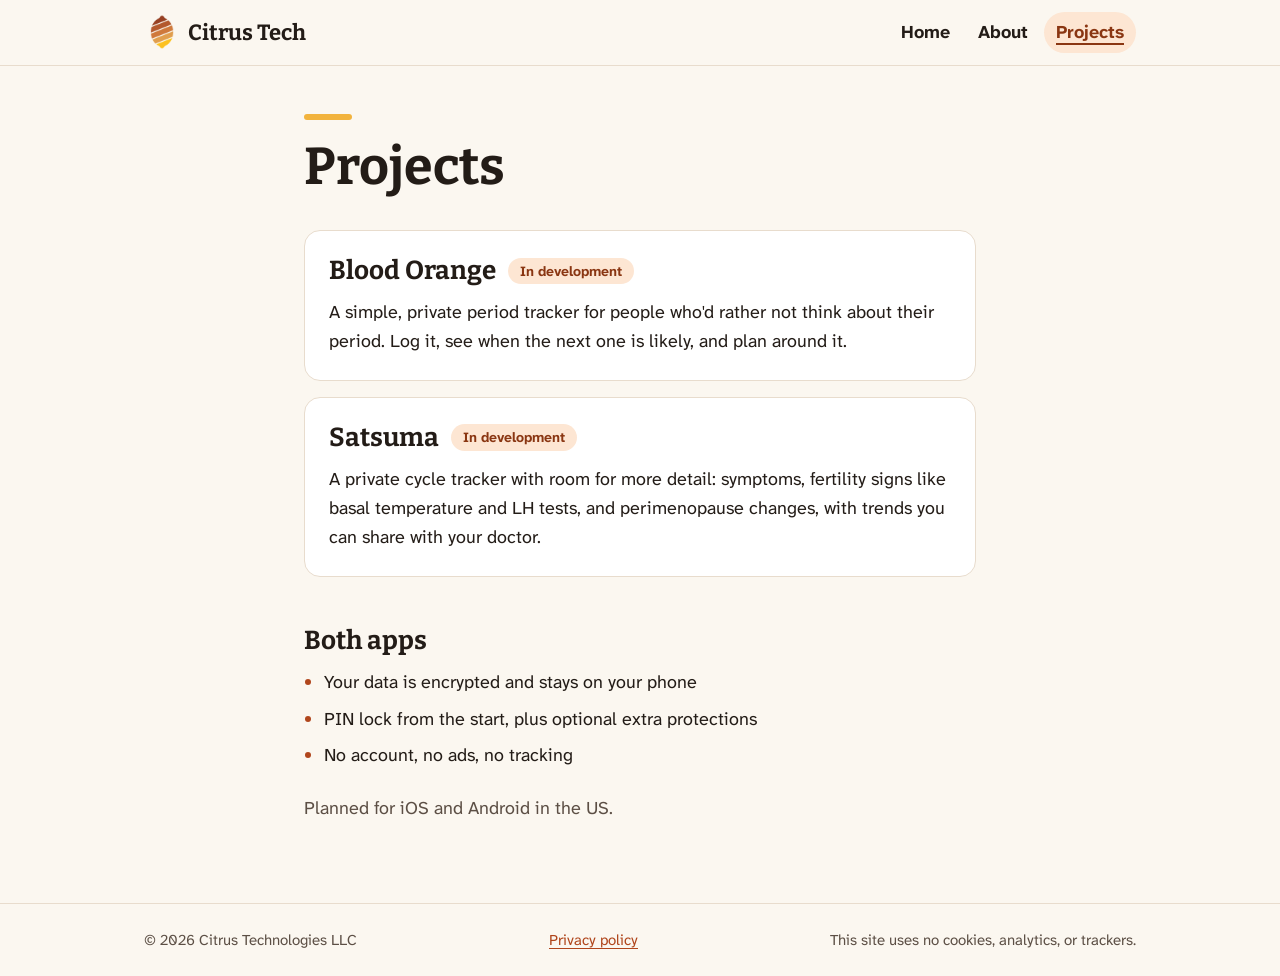
==== projects.html @ 89f33420 "vanilla site v1" ====
<!doctype html>
<html lang="en">
<head>
    <meta charset="utf-8">
    <meta name="viewport" content="width=device-width, initial-scale=1">
    <meta name="referrer" content="no-referrer">
    <title>Projects · Citrus Tech</title>
    <meta name="description" content="Private apps in development from Citrus Tech.">
    <link rel="icon" type="image/png" href="img/favicon.png">
    <link rel="stylesheet" href="css/site.css">
</head>
<body>
    <a class="skip-link" href="#main">Skip to content</a>

    <header class="site-header">
        <div class="site-header-inner">
            <a class="brand" href="index.html">
                <img src="img/logo.png" alt="" width="36" height="36">
                Citrus Tech
            </a>
            <nav class="site-nav" aria-label="Main">
                <ul role="list">
                    <li><a href="index.html">Home</a></li>
                    <li><a href="about.html">About</a></li>
                    <li><a href="projects.html" aria-current="page">Projects</a></li>
                </ul>
            </nav>
        </div>
    </header>

    <main id="main" tabindex="-1">
        <div class="prose">
            <h1 class="page-title">Projects</h1>

            <!-- Each <li class="card"> is one app. To hold back the app names,
                 replace both cards with a single card, e.g.:
                 <li class="card">
                     <div class="project-heading">
                         <h2>Two apps in development</h2>
                         <span class="badge">In development</span>
                     </div>
                     <p>…</p>
                 </li> -->
            <ul class="projects" role="list">
                <li class="card">
                    <div class="project-heading">
                        <h2>Blood Orange</h2>
                        <span class="badge">In development</span>
                    </div>
                    <p>A simple, private period tracker for people who'd rather not think about their period. Log it, see when the next one is likely, and plan around it.</p>
                </li>
                <li class="card">
                    <div class="project-heading">
                        <h2>Satsuma</h2>
                        <span class="badge">In development</span>
                    </div>
                    <p>A private cycle tracker with room for more detail: symptoms, fertility signs like basal temperature and LH tests, and perimenopause changes, with trends you can share with your doctor.</p>
                </li>
            </ul>

            <h2>Both apps</h2>
            <ul class="check-list">
                <li>Your data is encrypted and stays on your phone</li>
                <li>PIN lock from the start, plus optional extra protections</li>
                <li>No account, no ads, no tracking</li>
            </ul>

            <p class="note">Planned for iOS and Android in the US.</p>
        </div>
    </main>

    <footer class="site-footer">
        <div class="site-footer-inner">
            <ul role="list">
                <li>© 2026 Citrus Technologies LLC</li>
                <li><a href="privacy.html">Privacy policy</a></li>
                <li>This site uses no cookies, analytics, or trackers.</li>
            </ul>
        </div>
    </footer>
</body>
</html>
---- css/site.css ----
/* Citrus Tech: citrustech.dev
   All assets are self-hosted. No inline styles (CSP: style-src 'self'). */

/* ---------- Fonts (SIL OFL 1.1, see fonts/) ---------- */

/* Variable fonts, Latin subset (@fontsource-variable/atkinson-hyperlegible-next 5.3.0). */
@font-face {
    font-family: "Atkinson Hyperlegible Next";
    src: url("../fonts/AtkinsonHyperlegibleNext-latin-wght.woff2") format("woff2");
    font-weight: 200 800;
    font-style: normal;
    font-display: swap;
}

@font-face {
    font-family: "Atkinson Hyperlegible Next";
    src: url("../fonts/AtkinsonHyperlegibleNext-latin-wght-italic.woff2") format("woff2");
    font-weight: 200 800;
    font-style: italic;
    font-display: swap;
}

/* Variable font, Latin subset (@fontsource-variable/bitter 5.3.0). */
@font-face {
    font-family: "Bitter";
    src: url("../fonts/Bitter-latin-wght.woff2") format("woff2");
    font-weight: 100 900;
    font-style: normal;
    font-display: swap;
}

/* ---------- Palette ---------- */
/* All text/background pairs meet WCAG AA (4.5:1) in both themes. */

:root {
    color-scheme: light dark;

    --bg: #fbf7f0;
    --surface: #ffffff;
    --text: #231c17;
    --text-muted: #5c4f45;
    --border: #e8dccd;

    --accent: #b0461c;          /* links, button background, focus ring */
    --on-accent: #ffffff;       /* text on accent buttons */
    --accent-hover: #8f3713;
    --badge-bg: #fde6d3;
    --badge-text: #8a3612;
    --citrus: #f2b33d;          /* decorative only, never behind text */

    --font-body: "Atkinson Hyperlegible Next", system-ui, -apple-system, "Segoe UI", Roboto, sans-serif;
    --font-heading: "Bitter", Rockwell, "Roboto Slab", Georgia, serif;

    --radius: 1rem;
    --radius-small: 0.5rem;
    --measure: 42rem;
    --wide: 64rem;
    --gutter: 1rem;
}

@media (prefers-color-scheme: dark) {
    :root {
        --bg: #1e1915;
        --surface: #2a231e;
        --text: #f4ede4;
        --text-muted: #c4b5a6;
        --border: #3d332c;

        --accent: #f6a463;
        --on-accent: #1e1915;
        --accent-hover: #ffbe8a;
        --badge-bg: #4a2e1c;
        --badge-text: #ffc89a;
        --citrus: #f2b33d;
    }
}

/* ---------- Base ---------- */

*,
*::before,
*::after {
    box-sizing: border-box;
}

html {
    -webkit-text-size-adjust: 100%;
    text-size-adjust: 100%;
}

body {
    margin: 0;
    min-height: 100vh;
    display: flex;
    flex-direction: column;
    background-color: var(--bg);
    color: var(--text);
    font-family: var(--font-body);
    font-size: 1.125rem;
    line-height: 1.6;
}

h1,
h2,
h3 {
    font-family: var(--font-heading);
    font-weight: 700;
    line-height: 1.2;
    margin: 0 0 0.75rem;
}

h1 {
    font-size: clamp(2.25rem, 7vw, 3.25rem);
}

h2 {
    font-size: 1.625rem;
    margin-top: 3rem;
}

h3,
.h3 {
    font-size: 1.25rem;
    margin-top: 0;
}

p {
    margin: 0 0 1rem;
}

a {
    color: var(--accent);
    text-decoration-thickness: 0.08em;
    text-underline-offset: 0.18em;
}

a:hover {
    color: var(--accent-hover);
}

:focus-visible {
    outline: 3px solid var(--accent);
    outline-offset: 3px;
    border-radius: 2px;
}

img {
    max-width: 100%;
    height: auto;
}

/* ---------- Skip link ---------- */

.skip-link {
    position: absolute;
    left: var(--gutter);
    top: -4rem;
    z-index: 10;
    padding: 0.5rem 1rem;
    background-color: var(--accent);
    color: var(--on-accent);
    border-radius: var(--radius-small);
    font-weight: 700;
}

.skip-link:focus {
    top: 0.75rem;
}

/* ---------- Header ---------- */

.site-header {
    border-bottom: 1px solid var(--border);
}

.site-header-inner {
    max-width: var(--wide);
    margin: 0 auto;
    padding: 0.75rem var(--gutter);
    display: flex;
    flex-wrap: wrap;
    align-items: center;
    justify-content: space-between;
    gap: 0.5rem 1.5rem;
}

.brand {
    display: flex;
    align-items: center;
    gap: 0.5rem;
    color: var(--text);
    text-decoration: none;
    font-family: var(--font-heading);
    font-weight: 700;
    font-size: 1.375rem;
}

.brand:hover {
    color: var(--text);
}

.brand img {
    width: 2.25rem;
    height: 2.25rem;
}

.site-nav ul {
    list-style: none;
    margin: 0;
    padding: 0;
    display: flex;
    flex-wrap: wrap;
    gap: 0.25rem;
}

.site-nav a {
    display: block;
    padding: 0.375rem 0.75rem;
    border-radius: 999px;
    color: var(--text);
    text-decoration: none;
    font-weight: 700;
}

.site-nav a:hover {
    background-color: var(--badge-bg);
    color: var(--badge-text);
}

.site-nav a[aria-current="page"] {
    background-color: var(--badge-bg);
    color: var(--badge-text);
    text-decoration: underline;
    text-decoration-thickness: 2px;
    text-underline-offset: 0.25em;
}

/* ---------- Main ---------- */

main {
    flex: 1;
    width: 100%;
    max-width: var(--wide);
    margin: 0 auto;
    padding: 3rem var(--gutter) 4rem;
}

/* Focusable only so the skip link moves focus here; it isn't a control. */
main:focus {
    outline: none;
}

.prose {
    max-width: var(--measure);
    margin: 0 auto;
}

.lede {
    font-size: 1.25rem;
    color: var(--text-muted);
}

/* A small citrus bar above page headings. */
.page-title::before {
    content: "";
    display: block;
    width: 3rem;
    height: 0.375rem;
    margin-bottom: 1rem;
    border-radius: 999px;
    background-color: var(--citrus);
}

/* ---------- Home ---------- */

.hero {
    text-align: center;
    padding-top: 1rem;
}

.hero .page-title::before {
    margin-left: auto;
    margin-right: auto;
}

.hero .lede {
    max-width: 32rem;
    margin: 0 auto 1.5rem;
}

.principles {
    list-style: none;
    margin: 3rem 0;
    padding: 0;
    display: grid;
    gap: 1rem;
}

@media (min-width: 48rem) {
    .principles {
        grid-template-columns: repeat(3, 1fr);
    }
}

.card {
    background-color: var(--surface);
    border: 1px solid var(--border);
    border-radius: var(--radius);
    padding: 1.5rem;
}

.card p:last-child {
    margin-bottom: 0;
}

.principles .card {
    border-top: 0.375rem solid var(--citrus);
}

.cta {
    text-align: center;
}

.button {
    display: inline-block;
    padding: 0.75rem 1.5rem;
    border-radius: 999px;
    background-color: var(--accent);
    color: var(--on-accent);
    font-weight: 700;
    text-decoration: none;
}

.button:hover {
    background-color: var(--accent-hover);
    color: var(--on-accent);
}

/* ---------- About ---------- */

.feature-list {
    list-style: none;
    margin: 0;
    padding: 0;
    display: grid;
    gap: 1rem;
}

.feature-list li {
    padding-left: 1.25rem;
    border-left: 0.25rem solid var(--citrus);
}

.contact {
    margin-top: 3rem;
}

.contact h2 {
    margin-top: 0;
}

.contact dl {
    margin: 0 0 1rem;
}

.contact dt {
    font-weight: 700;
}

.contact dd {
    margin: 0 0 0.75rem;
    overflow-wrap: anywhere;
}

.note {
    color: var(--text-muted);
}

/* ---------- Projects ---------- */

/* Works with one card or two, so app cards can be swapped
   for a single "Two apps in development" card. */
.projects {
    list-style: none;
    margin: 2rem 0 0;
    padding: 0;
    display: grid;
    gap: 1rem;
}

.project-heading {
    display: flex;
    flex-wrap: wrap;
    align-items: center;
    gap: 0.5rem 0.75rem;
    margin-bottom: 0.75rem;
}

.project-heading h2 {
    margin: 0;
}

.badge {
    display: inline-block;
    padding: 0.125rem 0.75rem;
    border-radius: 999px;
    background-color: var(--badge-bg);
    color: var(--badge-text);
    font-size: 0.875rem;
    font-weight: 700;
    white-space: nowrap;
}

.check-list {
    margin: 0 0 1.5rem;
    padding-left: 1.25rem;
}

.check-list li {
    margin-bottom: 0.5rem;
}

.check-list li::marker {
    color: var(--accent);
}

/* ---------- Footer ---------- */

.site-footer {
    border-top: 1px solid var(--border);
    color: var(--text-muted);
    font-size: 0.9375rem;
}

.site-footer-inner {
    max-width: var(--wide);
    margin: 0 auto;
    padding: 1.5rem var(--gutter);
}

.site-footer ul {
    list-style: none;
    margin: 0;
    padding: 0;
    display: flex;
    flex-wrap: wrap;
    gap: 0.25rem 1.5rem;
    justify-content: space-between;
}

/* ---------- Motion ---------- */

@media (prefers-reduced-motion: no-preference) {
    a,
    .button {
        transition: background-color 150ms ease, color 150ms ease;
    }
}
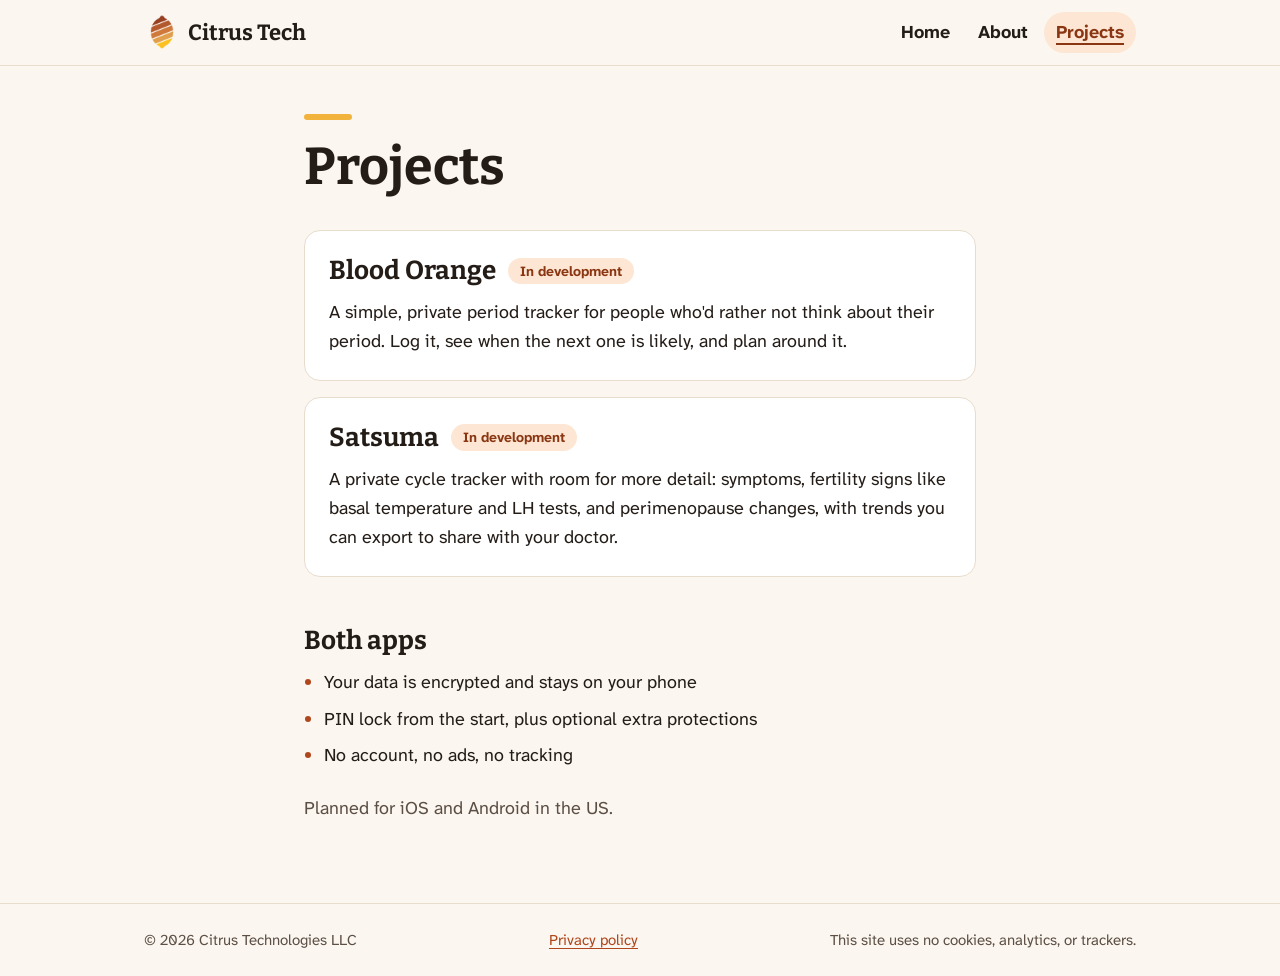
==== commit 8a95df8c: "projects & about copy updates" ====
--- a/projects.html
+++ b/projects.html
@@ -54,7 +54,7 @@
                         <h2>Satsuma</h2>
                         <span class="badge">In development</span>
                     </div>
-                    <p>A private cycle tracker with room for more detail: symptoms, fertility signs like basal temperature and LH tests, and perimenopause changes, with trends you can share with your doctor.</p>
+                    <p>A private cycle tracker with room for more detail: symptoms, fertility signs like basal temperature and LH tests, and perimenopause changes, with trends you can export to share with your doctor.</p>
                 </li>
             </ul>
 
--- a/css/site.css
+++ b/css/site.css
@@ -271,6 +271,17 @@
     background-color: var(--citrus);
 }
 
+/* Matches the bar above page headings, centered. Works on <hr> or <div>. */
+.spacer {
+    display: block;
+    width: 3rem;
+    height: 0.375rem;
+    margin: 3rem auto;
+    border: 0;
+    border-radius: 999px;
+    background-color: var(--citrus);
+}
+
 /* ---------- Home ---------- */
 
 .hero {
